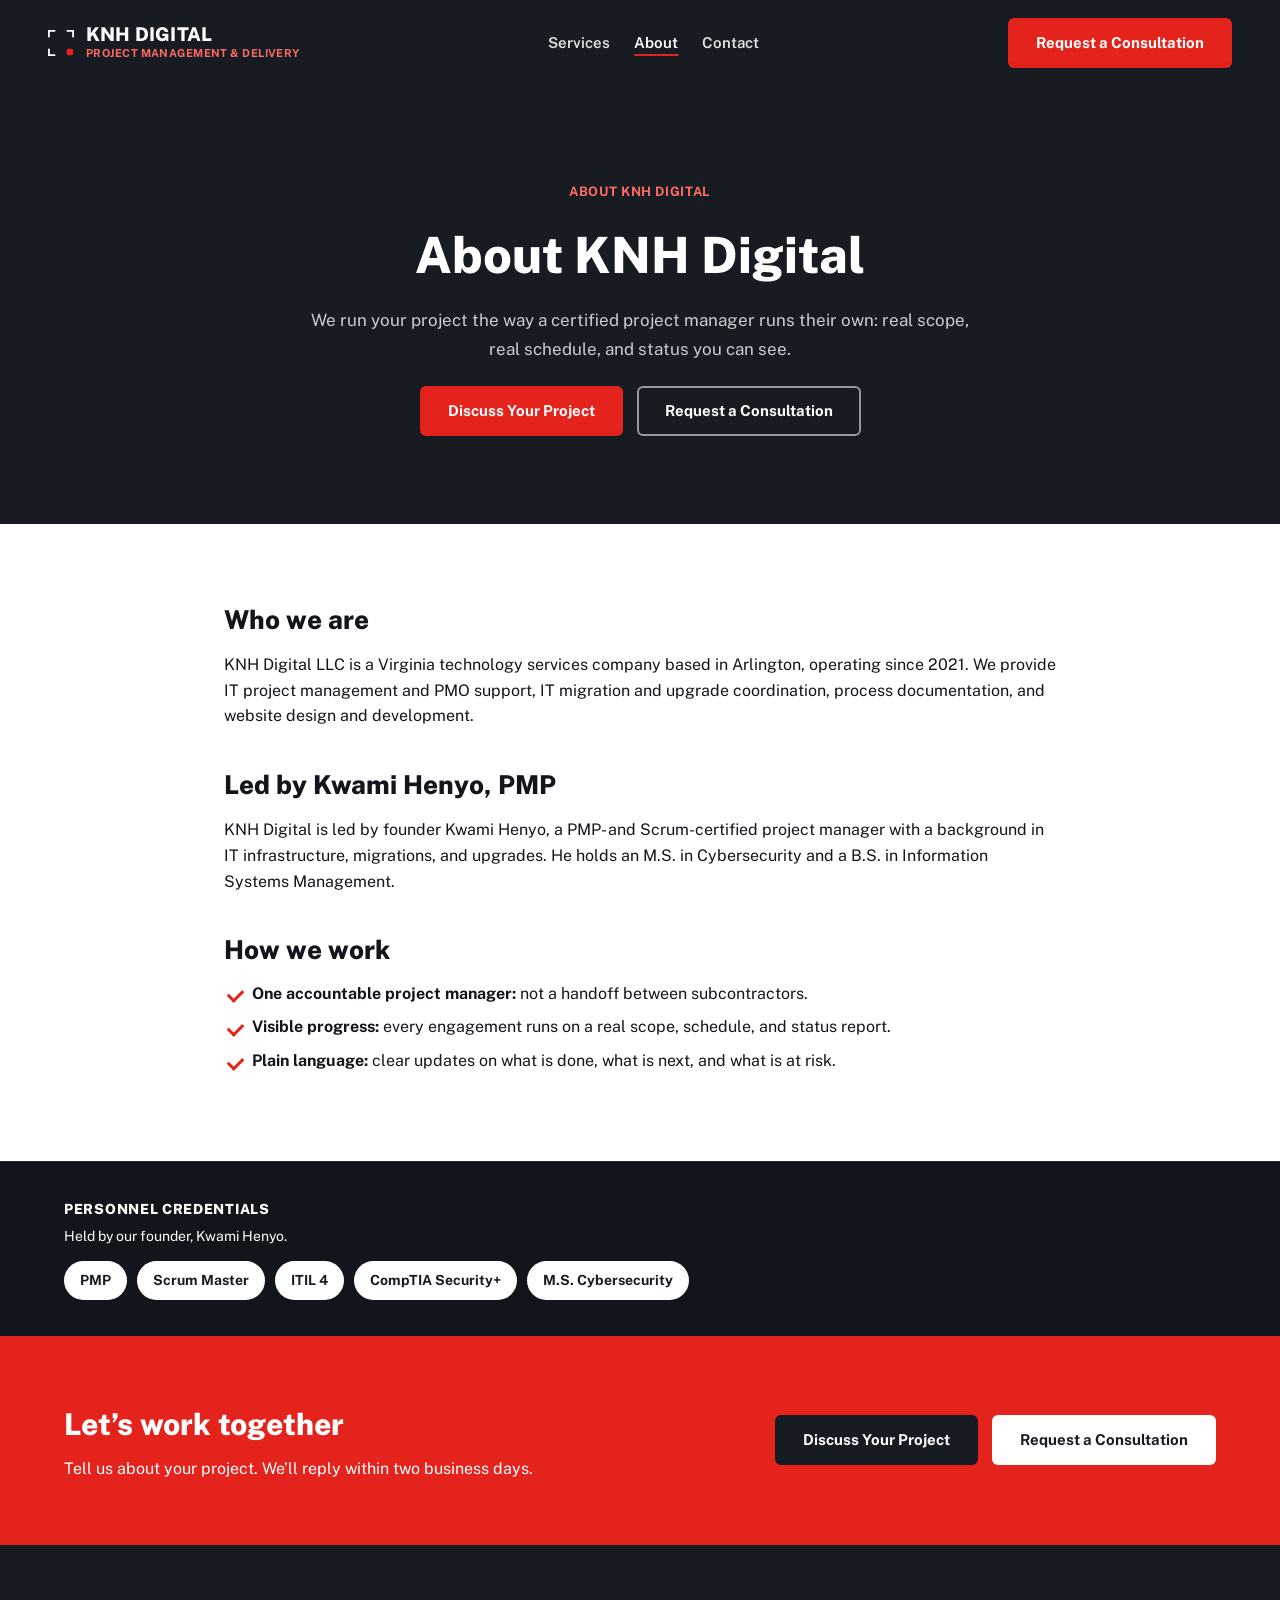
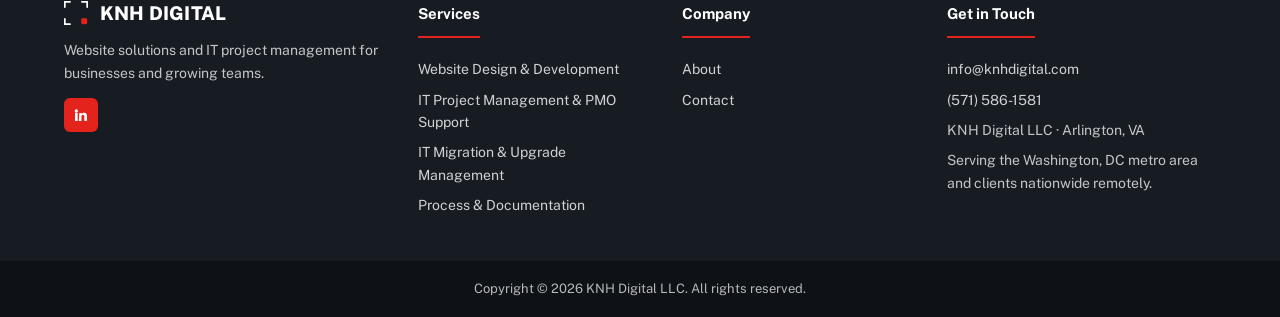
==== about.html @ 5f648369 "Add files via upload" ====
<!doctype html>
<html lang="en">
<head>
<meta charset="utf-8">
<meta name="viewport" content="width=device-width, initial-scale=1">
<title>About | KNH Digital</title>
<meta name="description" content="KNH Digital LLC is an Arlington, VA technology services company led by Kwami Henyo, PMP, providing IT project management and website services.">
<link rel="canonical" href="https://knhdigital.com/about.html">
<meta property="og:type" content="website">
<meta property="og:site_name" content="KNH Digital">
<meta property="og:url" content="https://knhdigital.com/about.html">
<meta property="og:title" content="About | KNH Digital">
<meta property="og:description" content="KNH Digital LLC is an Arlington, VA technology services company led by Kwami Henyo, PMP, providing IT project management and website services.">
<meta property="og:image" content="https://knhdigital.com/og-image.png">
<meta property="og:image:width" content="1200">
<meta property="og:image:height" content="630">
<meta name="twitter:card" content="summary_large_image">
<meta name="twitter:image" content="https://knhdigital.com/og-image.png">
<link rel="apple-touch-icon" href="/apple-touch-icon.png">
<link rel="icon" type="image/png" href="/apple-touch-icon.png">
<link rel="preconnect" href="https://fonts.googleapis.com">
<link href="https://fonts.googleapis.com/css2?family=Public+Sans:wght@400;500;600;700;800&amp;display=swap" rel="stylesheet">
<link rel="stylesheet" href="styles.css">
</head>
<body>
<a class="skip" href="#main">Skip to main content</a>
<header class="nav">
<a class="brand" href="index.html" aria-label="KNH Digital home"><svg width="26" height="26" viewBox="0 0 120 120" fill="none" aria-hidden="true" focusable="false">
<path d="M4 30 L4 4 L30 4" stroke="#FFFFFF" stroke-width="9" stroke-linecap="round" stroke-linejoin="round"/>
<path d="M116 30 L116 4 L90 4" stroke="#FFFFFF" stroke-width="9" stroke-linecap="round" stroke-linejoin="round"/>
<path d="M4 90 L4 116 L30 116" stroke="#FFFFFF" stroke-width="9" stroke-linecap="round" stroke-linejoin="round"/>
<rect x="86" y="86" width="30" height="30" rx="7" fill="#E5231D"/></svg>
<span><span class="brand-name">KNH DIGITAL</span><span class="brand-tag">PROJECT MANAGEMENT &amp; DELIVERY</span></span></a>
<nav aria-label="Main">
<button class="menu-toggle" aria-expanded="false" aria-controls="menu">Menu</button>
<ul id="menu" class="nav-links"><li class="has-menu"><a href="services.html">Services</a><ul class="submenu"><li><a href="website-design.html">Website Design &amp; Development</a></li><li><a href="it-project-management.html">IT Project Management &amp; PMO Support</a></li><li><a href="it-migration.html">IT Migration &amp; Upgrade Management</a></li><li><a href="process-documentation.html">Process &amp; Documentation</a></li></ul></li><li><a href="about.html" aria-current="page">About</a></li><li><a href="contact.html">Contact</a></li></ul>
</nav>
<div class="nav-right">
<div class="nav-phone"><span>CALL US</span><a href="tel:+15715861581">(571) 586-1581</a></div>
<a class="btn btn-accent" href="https://calendar.google.com/calendar/appointments/schedules/AcZssZ0aTAdLFMNzjC7nQGmzcZW7BBJqGs8sLh_er4D0ONBrsWXcedmAl6_Cfrn2PTjen2__XMbPl0Al" target="_blank" rel="noopener">Request a Consultation</a>
</div>
</header>
<main id="main">
<section class="hero">
<p class="eyebrow on-dark">About KNH Digital</p>
<h1>About KNH Digital</h1>
<p class="lede">We run your project the way a certified project manager runs their own: real scope, real schedule, and status you can see.</p>
<div class="cta-group"><a class="btn btn-accent" href="contact.html">Discuss Your Project</a><a class="btn btn-ghost" href="https://calendar.google.com/calendar/appointments/schedules/AcZssZ0aTAdLFMNzjC7nQGmzcZW7BBJqGs8sLh_er4D0ONBrsWXcedmAl6_Cfrn2PTjen2__XMbPl0Al" target="_blank" rel="noopener">Request a Consultation</a></div>
</section>
<section class="section narrow">
<h2>Who we are</h2>
<p>KNH Digital LLC is a Virginia technology services company based in Arlington, operating since 2021. We provide IT project management and PMO support, IT migration and upgrade coordination, process documentation, and website design and development.</p>
<h2>Led by Kwami Henyo, PMP</h2>
<p>KNH Digital is led by founder Kwami Henyo, a PMP- and Scrum-certified project manager with a background in IT infrastructure, migrations, and upgrades. He holds an M.S. in Cybersecurity and a B.S. in Information Systems Management.</p>
<h2>How we work</h2>
<ul class='checks'><li><strong>One accountable project manager:</strong> not a handoff between subcontractors.</li><li><strong>Visible progress:</strong> every engagement runs on a real scope, schedule, and status report.</li><li><strong>Plain language:</strong> clear updates on what is done, what is next, and what is at risk.</li></ul>
</section>
<section class="creds" aria-labelledby="creds-h">
<h2 id="creds-h" class="creds-label">Personnel Credentials</h2>
<p class="creds-note">Held by our founder, Kwami Henyo.</p>
<ul class="pills"><li>PMP</li><li>Scrum Master</li><li>ITIL 4</li><li>CompTIA Security+</li><li>M.S. Cybersecurity</li></ul>
</section>
<section class="cta-row">
<div><h2>Let&rsquo;s work together</h2><p>Tell us about your project. We&rsquo;ll reply within two business days.</p></div>
<div class="cta-group"><a class="btn btn-dark" href="contact.html">Discuss Your Project</a><a class="btn btn-white" href="https://calendar.google.com/calendar/appointments/schedules/AcZssZ0aTAdLFMNzjC7nQGmzcZW7BBJqGs8sLh_er4D0ONBrsWXcedmAl6_Cfrn2PTjen2__XMbPl0Al" target="_blank" rel="noopener">Request a Consultation</a></div>
</section>
</main>
<footer class="footer">
<div class="footer-grid">
<div class="f-brand">
<a class="brand" href="index.html" aria-label="KNH Digital home"><svg width="24" height="24" viewBox="0 0 120 120" fill="none" aria-hidden="true" focusable="false">
<path d="M4 30 L4 4 L30 4" stroke="#FFFFFF" stroke-width="9" stroke-linecap="round" stroke-linejoin="round"/>
<path d="M116 30 L116 4 L90 4" stroke="#FFFFFF" stroke-width="9" stroke-linecap="round" stroke-linejoin="round"/>
<path d="M4 90 L4 116 L30 116" stroke="#FFFFFF" stroke-width="9" stroke-linecap="round" stroke-linejoin="round"/>
<rect x="86" y="86" width="30" height="30" rx="7" fill="#E5231D"/></svg><span class="brand-name">KNH DIGITAL</span></a>
<p>Website solutions and IT project management for businesses and growing teams.</p>
<a class="social" href="https://www.linkedin.com/company/knhdigital" target="_blank" rel="noopener" aria-label="KNH Digital on LinkedIn">
<svg width="16" height="16" viewBox="0 0 24 24" fill="#FFFFFF" aria-hidden="true"><path d="M4.98 3.5a2.5 2.5 0 1 1 0 5 2.5 2.5 0 0 1 0-5zM3 9h4v12H3zM9.5 9H13v1.7h.06c.5-.9 1.7-1.9 3.5-1.9 3.7 0 4.4 2.4 4.4 5.6V21h-4v-6c0-1.4 0-3.3-2-3.3s-2.3 1.6-2.3 3.2V21h-4z"/></svg></a>
</div>
<div><h2 class="f-head">Services</h2><ul class="f-links"><li><a href="website-design.html">Website Design &amp; Development</a></li><li><a href="it-project-management.html">IT Project Management &amp; PMO Support</a></li><li><a href="it-migration.html">IT Migration &amp; Upgrade Management</a></li><li><a href="process-documentation.html">Process &amp; Documentation</a></li></ul></div>
<div><h2 class="f-head">Company</h2><ul class="f-links"><li><a href="about.html">About</a></li><li><a href="contact.html">Contact</a></li></ul></div>
<div><h2 class="f-head">Get in Touch</h2>
<ul class="f-links"><li><a href="mailto:info@knhdigital.com">info@knhdigital.com</a></li><li><a href="tel:+15715861581">(571) 586-1581</a></li>
<li>KNH Digital LLC &middot; Arlington, VA</li><li>Serving the Washington, DC metro area and clients nationwide remotely.</li></ul></div>
</div>
<div class="copy">Copyright &copy; 2026 KNH Digital LLC. All rights reserved.</div>
</footer>
<script>
(function(){var b=document.querySelector('.menu-toggle'),m=document.getElementById('menu');
if(b&&m){b.addEventListener('click',function(){var o=m.classList.toggle('open');b.setAttribute('aria-expanded',o?'true':'false');});}})();
</script>
</body>
</html>
---- styles.css ----
:root{--accent:#E5231D;--accent-on-dark:#FF6B63;--ink:#171B22;--ink-2:#12151B;--muted:#5B6572;--line:#E2E4E8;--soft:#F5F5F6}
*{box-sizing:border-box}
html{scroll-behavior:smooth}
body{margin:0;background:#FFFFFF;font-family:'Public Sans',system-ui,sans-serif;color:var(--ink-2);line-height:1.6}
a{color:inherit}
img{max-width:100%}
:focus-visible{outline:3px solid var(--accent-on-dark);outline-offset:2px}
.skip{position:absolute;left:-9999px;top:8px;background:#FFFFFF;color:var(--ink);padding:10px 16px;border-radius:6px;font-weight:700;z-index:100}
.skip:focus{left:8px}
.sr-only{position:absolute;width:1px;height:1px;padding:0;margin:-1px;overflow:hidden;clip:rect(0,0,0,0);white-space:nowrap;border:0}

/* buttons */
.btn{display:inline-flex;align-items:center;justify-content:center;gap:8px;padding:14px 26px;border-radius:6px;font-size:15px;font-weight:700;text-decoration:none;border:2px solid transparent;cursor:pointer;font-family:inherit;line-height:1.2;text-align:center}
.btn-accent{background:var(--accent);color:#FFFFFF}
.btn-accent:hover{background:#C81D17}
.btn-ghost{background:transparent;color:#FFFFFF;border-color:rgba(255,255,255,.55)}
.btn-ghost:hover{border-color:#FFFFFF}
.btn-outline{background:transparent;color:var(--ink);border-color:var(--ink)}
.btn-dark{background:var(--ink);color:#FFFFFF}
.btn-white{background:#FFFFFF;color:var(--ink)}
.btn-dark-outline{background:transparent;color:#FFFFFF;border-color:#FFFFFF}
.cta-group{display:flex;gap:14px;flex-wrap:wrap;justify-content:center;align-items:center}
.cta-group.left{justify-content:flex-start}

/* header */
.nav{display:flex;align-items:center;justify-content:space-between;gap:24px;padding:18px 48px;background:var(--ink);flex-wrap:nowrap;position:relative}
.brand{display:flex;align-items:center;gap:12px;text-decoration:none}
.brand>span{display:flex;flex-direction:column}
.brand-name{font-size:19px;font-weight:800;color:#FFFFFF;letter-spacing:.01em;line-height:1.1}
.brand-tag{font-size:11px;font-weight:700;color:var(--accent-on-dark);letter-spacing:.04em}
.nav-links{list-style:none;margin:0;padding:0;display:flex;gap:24px;align-items:center}
.nav-links>li{position:relative}
.nav-links a{color:rgba(255,255,255,.88);font-size:15px;font-weight:600;text-decoration:none;padding:8px 0;display:inline-block}
.nav-links a:hover,.nav-links a[aria-current="page"]{color:#FFFFFF;text-decoration:underline;text-decoration-color:var(--accent);text-underline-offset:6px;text-decoration-thickness:2px}
.submenu{list-style:none;margin:0;padding:8px 0;position:absolute;top:100%;left:-16px;min-width:290px;background:#FFFFFF;border-radius:8px;box-shadow:0 10px 30px rgba(0,0,0,.18);display:none;z-index:50}
.submenu a{color:var(--ink);display:block;padding:10px 18px;font-size:14.5px}
.submenu a:hover{background:var(--soft);color:var(--ink);text-decoration:none}
.has-menu:hover .submenu,.has-menu:focus-within .submenu{display:block}
.menu-toggle{display:none;background:transparent;color:#FFFFFF;border:2px solid rgba(255,255,255,.6);border-radius:6px;padding:8px 14px;font:inherit;font-weight:700;cursor:pointer}
.nav-right{display:flex;align-items:center;gap:18px;flex-shrink:0}
.nav .btn{white-space:nowrap}
.nav-phone{display:flex;flex-direction:column;text-align:right}
.nav-phone span{font-size:11px;font-weight:700;color:rgba(255,255,255,.7)}
.nav-phone a{font-size:14px;font-weight:700;color:#FFFFFF;text-decoration:none}

/* hero & sections */
.hero{background:var(--ink);padding:96px 64px 88px;display:flex;flex-direction:column;align-items:center;text-align:center;gap:22px}
.hero h1{margin:0;font-size:50px;line-height:1.18;font-weight:800;color:#FFFFFF;max-width:860px}
.lede{margin:0;font-size:17px;line-height:1.7;color:rgba(255,255,255,.78);max-width:680px}
.eyebrow{margin:0;font-size:13px;font-weight:700;letter-spacing:.05em;text-transform:uppercase;color:var(--accent)}
.eyebrow.on-dark{color:var(--accent-on-dark)}
.center{text-align:center}
.section{padding:80px 64px}
.section h2{font-size:32px;font-weight:800;margin:8px 0 28px;line-height:1.25}
.section.narrow{max-width:960px;margin:0 auto;width:100%}
.section.narrow h2{font-size:26px;margin:40px 0 14px}
.section.narrow h2:first-child{margin-top:0}
.section.narrow h3{font-size:18px;margin:20px 0 8px}
.section.narrow p{font-size:16px;color:var(--ink-2)}
.dark{background:var(--ink);color:#FFFFFF}
.dark h2,.dark h3{color:#FFFFFF}
.who{background:var(--soft);padding:26px 64px;text-align:center}
.who p{margin:0 auto;max-width:820px;font-size:16px;color:var(--ink-2)}

/* service cards */
.svc-grid{display:grid;grid-template-columns:repeat(2,minmax(0,1fr));gap:24px;margin-bottom:32px}
.svc-card{display:flex;flex-direction:column;gap:12px;padding:28px;background:#FFFFFF;border:1px solid var(--line);border-radius:10px}
.svc-icon{width:56px;height:56px;border-radius:10px;background:rgba(229,35,29,.1);display:flex;align-items:center;justify-content:center}
.svc-card h3{margin:0;font-size:21px;font-weight:800}
.svc-card h3 a{text-decoration:none}
.svc-card h3 a:hover{text-decoration:underline}
.svc-card .sum{margin:0;font-size:15px;color:var(--muted)}
.more{margin-top:auto;font-weight:700;color:#C81D17;text-decoration:none}
.more:hover{text-decoration:underline}

/* tiles */
.three{display:grid;grid-template-columns:repeat(3,minmax(0,1fr));gap:22px}
.tile{background:rgba(255,255,255,.06);border:1px solid rgba(255,255,255,.14);border-top:4px solid var(--accent);border-radius:8px;padding:26px}
.tile h3{margin:0 0 8px;font-size:19px}
.tile p{margin:0;color:rgba(255,255,255,.78);font-size:15px}
.why-grid{list-style:none;padding:0;margin:0;display:grid;grid-template-columns:repeat(3,minmax(0,1fr));gap:22px}
.why-grid li{padding:24px;border:1px solid var(--line);border-left:4px solid var(--accent);border-radius:8px}
.why-grid h3{margin:0 0 6px;font-size:17px}
.why-grid p{margin:0;font-size:15px;color:var(--muted)}

/* bands */
.band-light{background:var(--soft);padding:64px}
.band-inner{max-width:860px;margin:0 auto}
.band-inner h2{font-size:30px;margin:8px 0 12px}
.band-inner p{font-size:16px;margin:0 0 22px}
.creds{background:var(--ink-2);padding:36px 64px;color:#FFFFFF;border-top:1px solid rgba(255,255,255,.08)}
.creds-label{margin:0;font-size:14px;font-weight:800;text-transform:uppercase;letter-spacing:.05em}
.creds-note{margin:4px 0 14px;font-size:14px}
.pills{list-style:none;margin:0;padding:0;display:flex;flex-wrap:wrap;gap:10px}
.pills li{background:#FFFFFF;color:var(--ink);border-radius:999px;padding:8px 16px;font-size:14px;font-weight:700}
.cta-row{background:var(--accent);padding:64px;display:flex;align-items:center;justify-content:space-between;gap:32px;flex-wrap:wrap;color:#FFFFFF}
.cta-row h2{margin:0 0 8px;font-size:30px;font-weight:800}
.cta-row p{margin:0;font-size:16px}

/* content */
.checks{padding-left:0;list-style:none;margin:0 0 8px}
.checks li{position:relative;padding-left:28px;margin:8px 0;font-size:16px}
.checks li::before{content:"";position:absolute;left:4px;top:.55em;width:12px;height:7px;border-left:3px solid var(--accent);border-bottom:3px solid var(--accent);transform:rotate(-45deg)}
.cols{display:grid;grid-template-columns:repeat(2,minmax(0,1fr));gap:8px 40px}
.steps{padding-left:22px}
.steps li{margin:8px 0;font-size:16px}
.price-line{margin-top:32px;padding:16px 20px;border-left:4px solid var(--accent);background:var(--soft);font-weight:800;color:#C81D17}
.related{margin-top:28px;font-size:15px}
.related a{color:#C81D17;font-weight:600}
.note-box{display:flex;align-items:center;justify-content:space-between;gap:20px;padding:26px 30px;background:var(--soft);border-left:4px solid var(--accent);border-radius:8px;flex-wrap:wrap}
.note-box p{margin:0;flex:1;min-width:220px}
.table-wrap{overflow-x:auto}
table{border-collapse:collapse;width:100%;font-size:15px}
th,td{text-align:left;vertical-align:top;padding:12px 14px;border-bottom:1px solid var(--line)}
thead th{background:var(--ink);color:#FFFFFF}
tbody th{font-weight:700;white-space:nowrap}

/* form */
.contact-grid{display:grid;grid-template-columns:3fr 2fr;gap:48px}
.form .field{display:flex;flex-direction:column;gap:6px;margin-bottom:16px}
.form label{font-weight:700;font-size:15px}
.form input,.form select,.form textarea{font:inherit;font-size:16px;padding:12px 14px;border:1.5px solid #8A919B;border-radius:6px;background:#FFFFFF;color:var(--ink-2)}
.form input:focus,.form select:focus,.form textarea:focus{outline:3px solid rgba(229,35,29,.35);border-color:var(--accent)}
.form [aria-invalid="true"]{border-color:#B3261E}
.hp{position:absolute;left:-9999px}
.req-note{font-size:14px;color:var(--muted)}
.form-status{margin-top:12px;font-weight:700}
.contact-side{background:var(--soft);padding:28px;border-radius:10px;align-self:start}
.contact-side h2{margin-top:0!important;font-size:22px!important}

/* footer */
.footer{background:var(--ink);color:rgba(255,255,255,.75)}
.footer-grid{padding:56px 64px 36px;display:grid;grid-template-columns:1.4fr 1fr 1fr 1.2fr;gap:40px}
.f-brand p{font-size:14px;margin:14px 0}
.f-head{font-size:15px;color:#FFFFFF;margin:0 0 12px;padding-bottom:10px;border-bottom:2px solid var(--accent);display:inline-block}
.f-links{list-style:none;margin:0;padding:0}
.f-links li{margin:8px 0;font-size:14px}
.f-links a{color:rgba(255,255,255,.8);text-decoration:none}
.f-links a:hover{color:#FFFFFF;text-decoration:underline}
.f-links.light-list li{color:var(--ink-2);font-size:15px}
.f-links.light-list a{color:#C81D17}
.social{width:34px;height:34px;border-radius:6px;background:var(--accent);display:inline-flex;align-items:center;justify-content:center}
.copy{padding:18px 24px;background:#0E1116;text-align:center;font-size:13px;color:rgba(255,255,255,.7)}

@media (max-width:1360px){.nav-phone{display:none}}
@media (max-width:1100px){
.why-grid{grid-template-columns:repeat(2,minmax(0,1fr))}
.footer-grid{grid-template-columns:1fr 1fr}
}
@media (max-width:900px){
.nav{flex-wrap:wrap}
.nav,.hero,.section,.who,.band-light,.creds,.cta-row,.footer-grid{padding-left:20px;padding-right:20px}
.menu-toggle{display:inline-block;position:absolute;right:20px;top:20px}
.nav>nav{order:3;width:100%}
.nav-links{display:none;flex-direction:column;align-items:flex-start;gap:0;padding:8px 0}
.nav-links.open{display:flex}
.nav-links>li{width:100%}
.nav-links a{padding:10px 0}
.submenu{display:block;position:static;box-shadow:none;background:transparent;padding:0 0 0 14px;min-width:0}
.submenu a{color:rgba(255,255,255,.75);padding:8px 0}
.submenu a:hover{background:transparent;color:#FFFFFF}
.nav-right .btn{padding:10px 14px;font-size:14px}
.hero{padding-top:64px;padding-bottom:60px}
.hero h1{font-size:34px}
.section{padding-top:56px;padding-bottom:56px}
.section h2{font-size:26px}
.svc-grid,.three,.why-grid,.cols,.contact-grid,.footer-grid{grid-template-columns:1fr}
.cta-row h2{font-size:24px}
tbody th{white-space:normal}
}
@media (max-width:480px){
.nav-right{display:none}
.brand-tag{display:none}
}
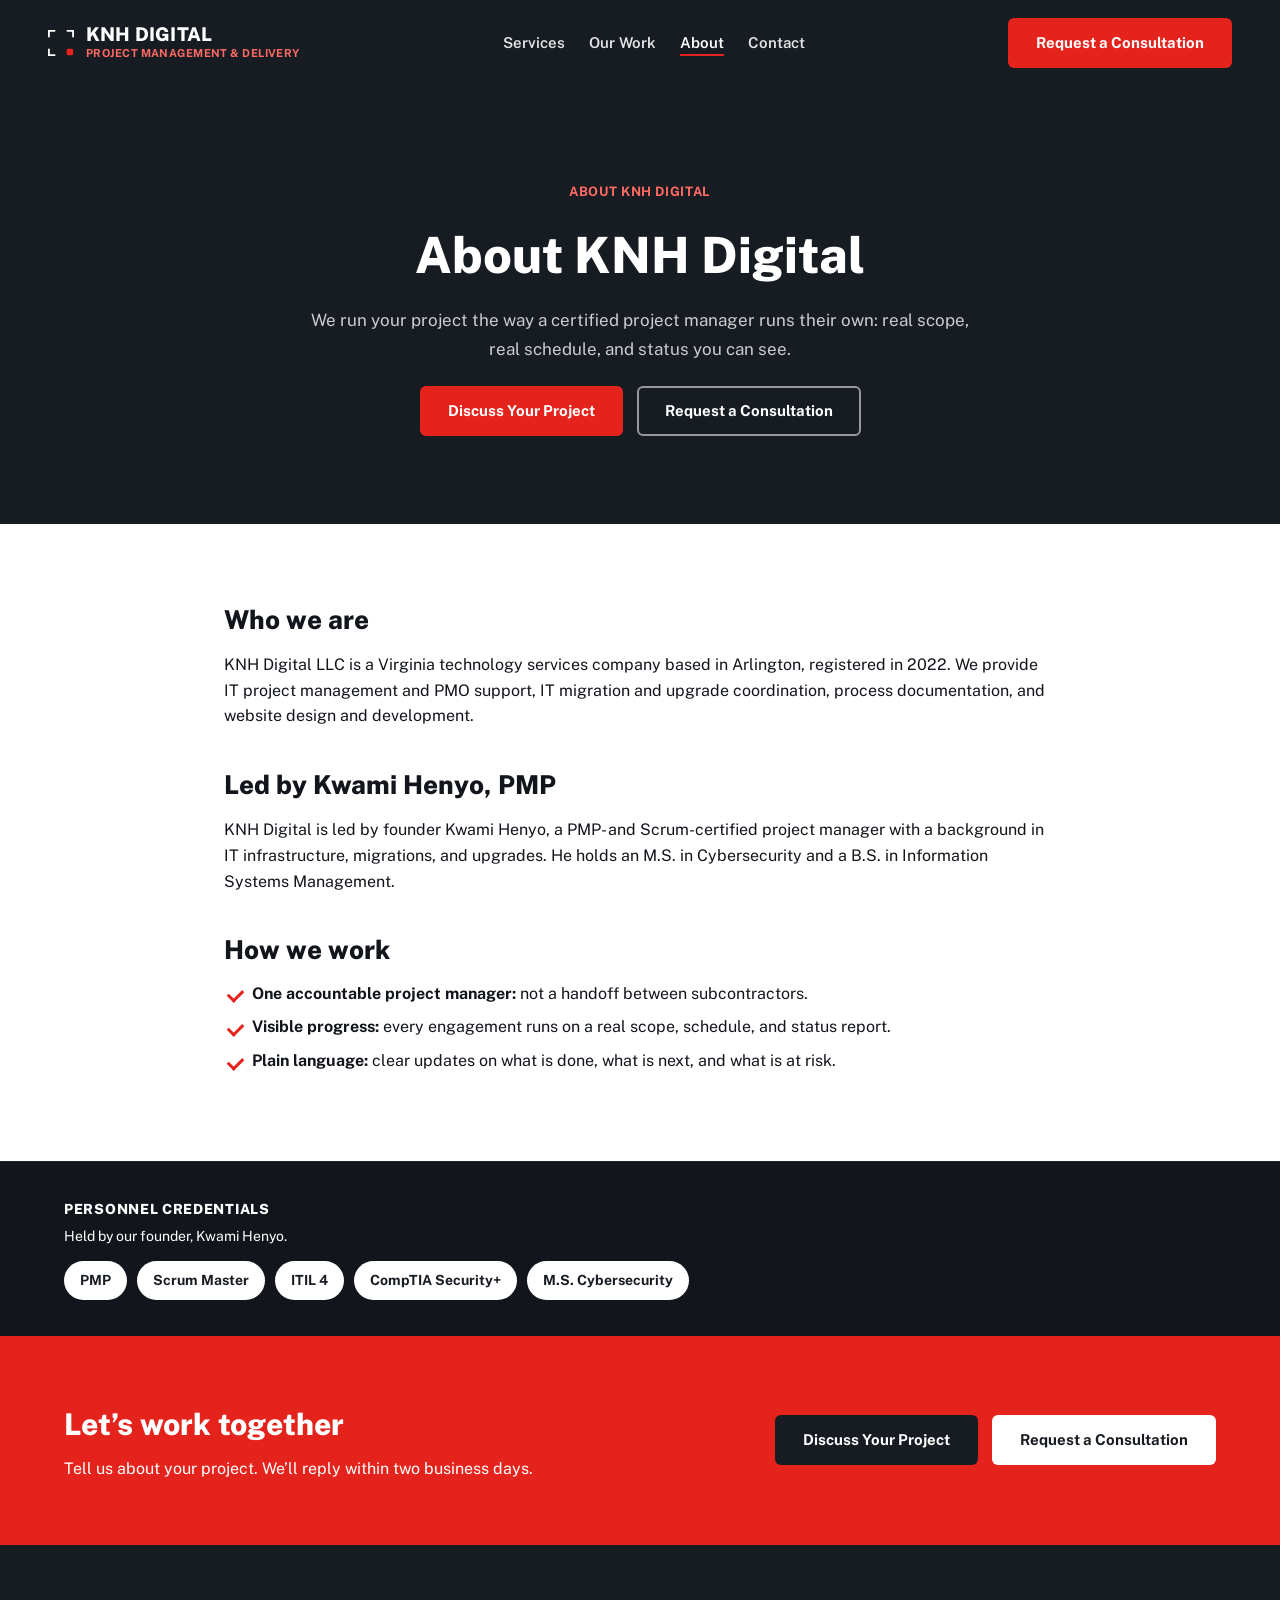
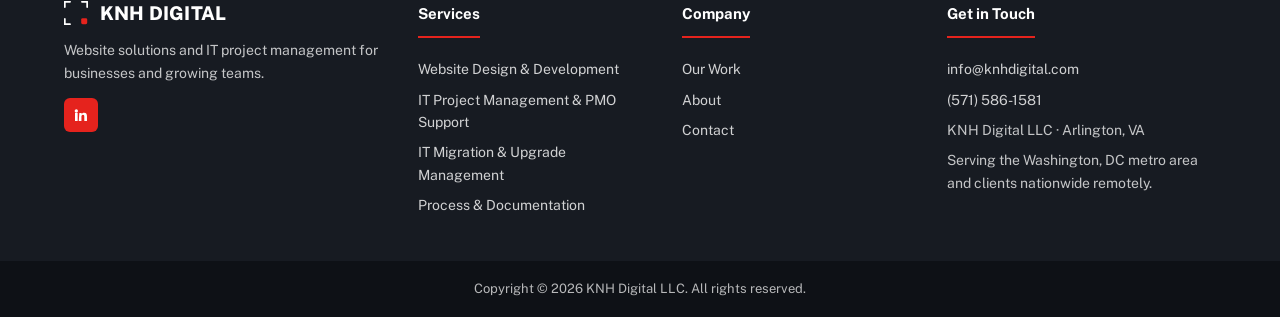
==== commit 934bdcc1: "Add files via upload" ====
--- a/about.html
+++ b/about.html
@@ -33,7 +33,7 @@
 <span><span class="brand-name">KNH DIGITAL</span><span class="brand-tag">PROJECT MANAGEMENT &amp; DELIVERY</span></span></a>
 <nav aria-label="Main">
 <button class="menu-toggle" aria-expanded="false" aria-controls="menu">Menu</button>
-<ul id="menu" class="nav-links"><li class="has-menu"><a href="services.html">Services</a><ul class="submenu"><li><a href="website-design.html">Website Design &amp; Development</a></li><li><a href="it-project-management.html">IT Project Management &amp; PMO Support</a></li><li><a href="it-migration.html">IT Migration &amp; Upgrade Management</a></li><li><a href="process-documentation.html">Process &amp; Documentation</a></li></ul></li><li><a href="about.html" aria-current="page">About</a></li><li><a href="contact.html">Contact</a></li></ul>
+<ul id="menu" class="nav-links"><li class="has-menu"><a href="services.html">Services</a><ul class="submenu"><li><a href="website-design.html">Website Design &amp; Development</a></li><li><a href="it-project-management.html">IT Project Management &amp; PMO Support</a></li><li><a href="it-migration.html">IT Migration &amp; Upgrade Management</a></li><li><a href="process-documentation.html">Process &amp; Documentation</a></li></ul></li><li><a href="work.html">Our Work</a></li><li><a href="about.html" aria-current="page">About</a></li><li><a href="contact.html">Contact</a></li></ul>
 </nav>
 <div class="nav-right">
 <div class="nav-phone"><span>CALL US</span><a href="tel:+15715861581">(571) 586-1581</a></div>
@@ -49,7 +49,7 @@
 </section>
 <section class="section narrow">
 <h2>Who we are</h2>
-<p>KNH Digital LLC is a Virginia technology services company based in Arlington, operating since 2021. We provide IT project management and PMO support, IT migration and upgrade coordination, process documentation, and website design and development.</p>
+<p>KNH Digital LLC is a Virginia technology services company based in Arlington, registered in 2022. We provide IT project management and PMO support, IT migration and upgrade coordination, process documentation, and website design and development.</p>
 <h2>Led by Kwami Henyo, PMP</h2>
 <p>KNH Digital is led by founder Kwami Henyo, a PMP- and Scrum-certified project manager with a background in IT infrastructure, migrations, and upgrades. He holds an M.S. in Cybersecurity and a B.S. in Information Systems Management.</p>
 <h2>How we work</h2>
@@ -78,7 +78,7 @@
 <svg width="16" height="16" viewBox="0 0 24 24" fill="#FFFFFF" aria-hidden="true"><path d="M4.98 3.5a2.5 2.5 0 1 1 0 5 2.5 2.5 0 0 1 0-5zM3 9h4v12H3zM9.5 9H13v1.7h.06c.5-.9 1.7-1.9 3.5-1.9 3.7 0 4.4 2.4 4.4 5.6V21h-4v-6c0-1.4 0-3.3-2-3.3s-2.3 1.6-2.3 3.2V21h-4z"/></svg></a>
 </div>
 <div><h2 class="f-head">Services</h2><ul class="f-links"><li><a href="website-design.html">Website Design &amp; Development</a></li><li><a href="it-project-management.html">IT Project Management &amp; PMO Support</a></li><li><a href="it-migration.html">IT Migration &amp; Upgrade Management</a></li><li><a href="process-documentation.html">Process &amp; Documentation</a></li></ul></div>
-<div><h2 class="f-head">Company</h2><ul class="f-links"><li><a href="about.html">About</a></li><li><a href="contact.html">Contact</a></li></ul></div>
+<div><h2 class="f-head">Company</h2><ul class="f-links"><li><a href="work.html">Our Work</a></li><li><a href="about.html">About</a></li><li><a href="contact.html">Contact</a></li></ul></div>
 <div><h2 class="f-head">Get in Touch</h2>
 <ul class="f-links"><li><a href="mailto:info@knhdigital.com">info@knhdigital.com</a></li><li><a href="tel:+15715861581">(571) 586-1581</a></li>
 <li>KNH Digital LLC &middot; Arlington, VA</li><li>Serving the Washington, DC metro area and clients nationwide remotely.</li></ul></div>
--- a/styles.css
+++ b/styles.css
@@ -172,3 +172,22 @@
 .nav-right{display:none}
 .brand-tag{display:none}
 }
+
+/* work page */
+.case{display:grid;grid-template-columns:1.1fr 1fr;gap:40px;align-items:start;margin-bottom:48px}
+.case-img img,.thumb{width:100%;height:auto;border-radius:10px;border:1px solid var(--line);display:block}
+.case-body h2{margin:6px 0 10px;font-size:30px}
+.case-body h3{font-size:18px;margin:18px 0 6px}
+.quote{margin:20px 0;padding:16px 20px;border-left:4px solid var(--accent);background:var(--soft);border-radius:6px}
+.quote p{margin:0 0 8px;font-size:17px;font-style:italic}
+.quote footer{font-size:14px;color:var(--muted)}
+.work-grid{display:grid;grid-template-columns:repeat(2,minmax(0,1fr));gap:24px;align-items:start}
+.work-grid .more{margin-top:8px}
+.work-grid .thumb{margin-bottom:6px}
+.band-soft{background:var(--soft)}
+.lede-dark{color:var(--muted);max-width:680px;margin:-12px auto 28px}
+.sample-grid{display:grid;grid-template-columns:repeat(3,minmax(0,1fr));gap:24px;align-items:start}
+.sample-grid figure{margin:0;background:#FFFFFF;border:1px solid var(--line);border-radius:10px;padding:12px}
+.sample-grid img{width:100%;height:auto;display:block;border-radius:6px}
+.sample-grid figcaption{font-size:14px;margin-top:10px;color:var(--ink-2)}
+@media (max-width:900px){.case,.work-grid,.sample-grid{grid-template-columns:1fr}.case-body h2{font-size:24px}}
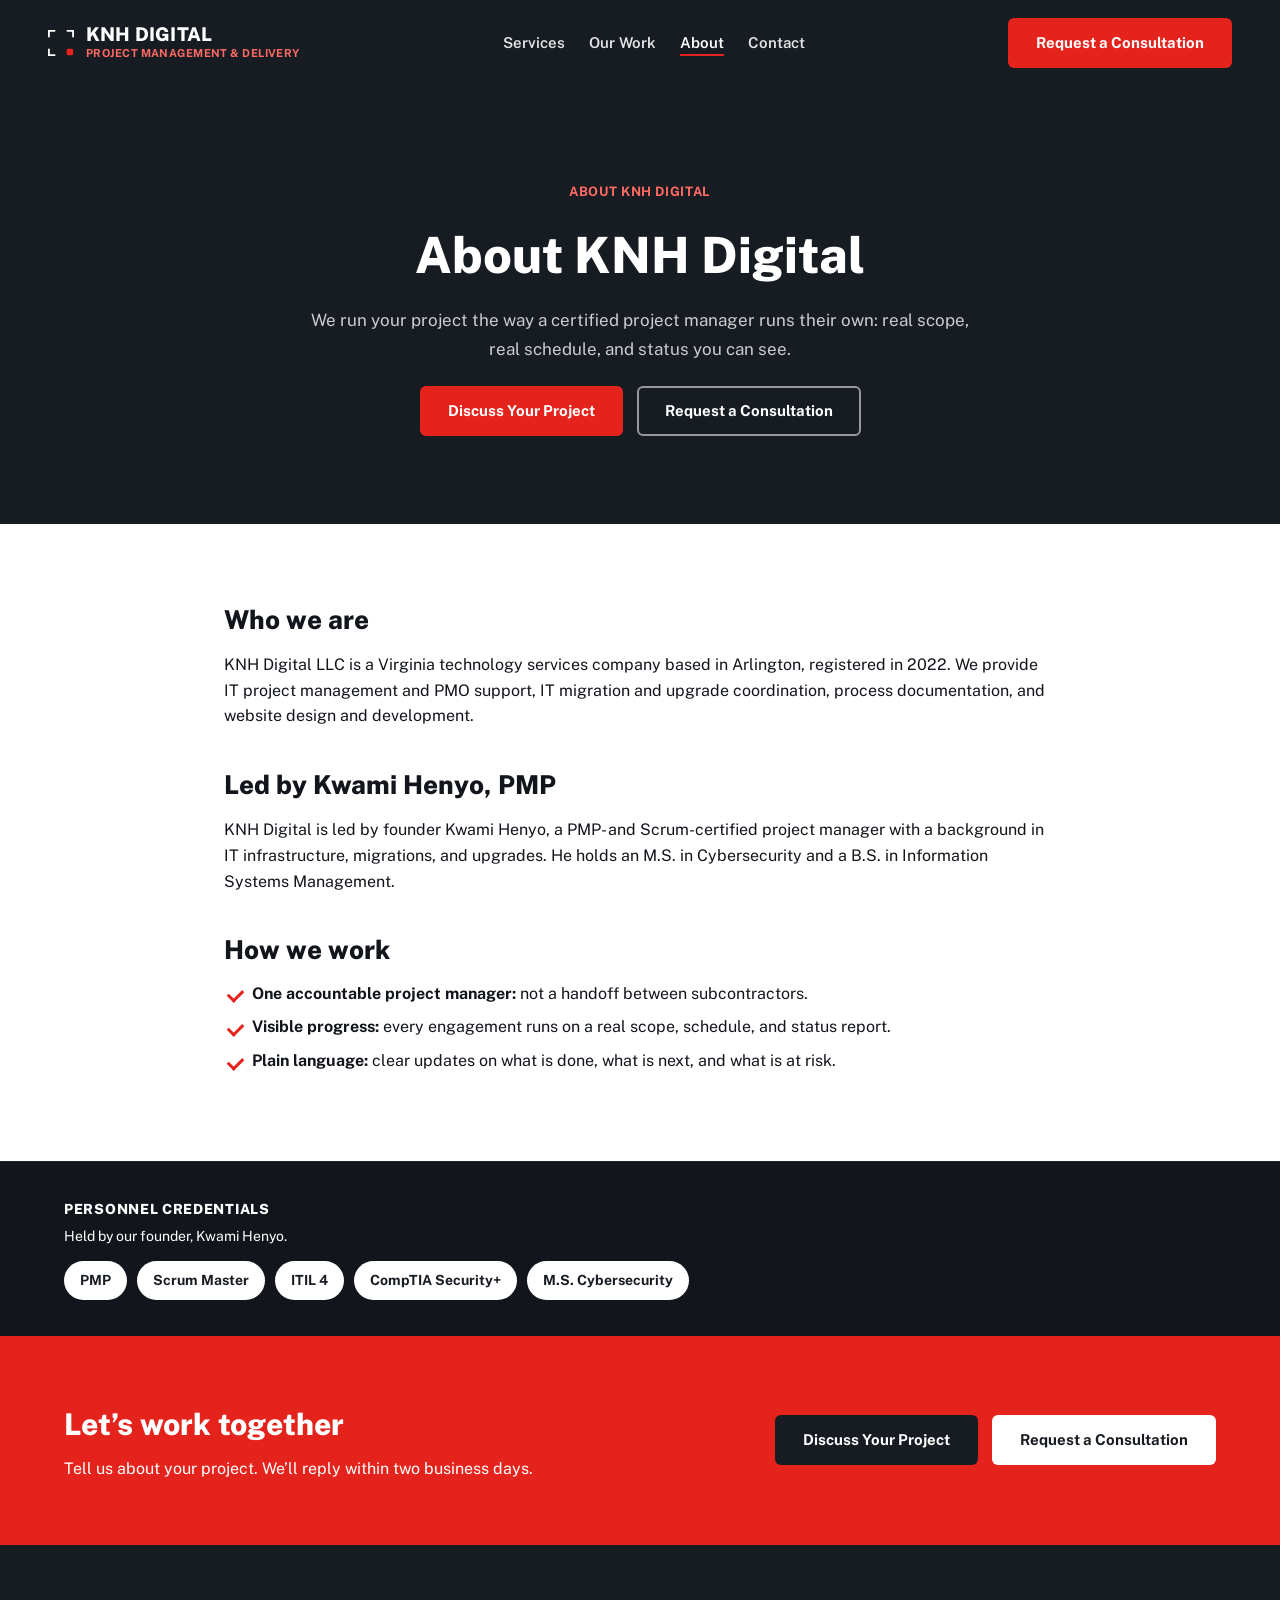
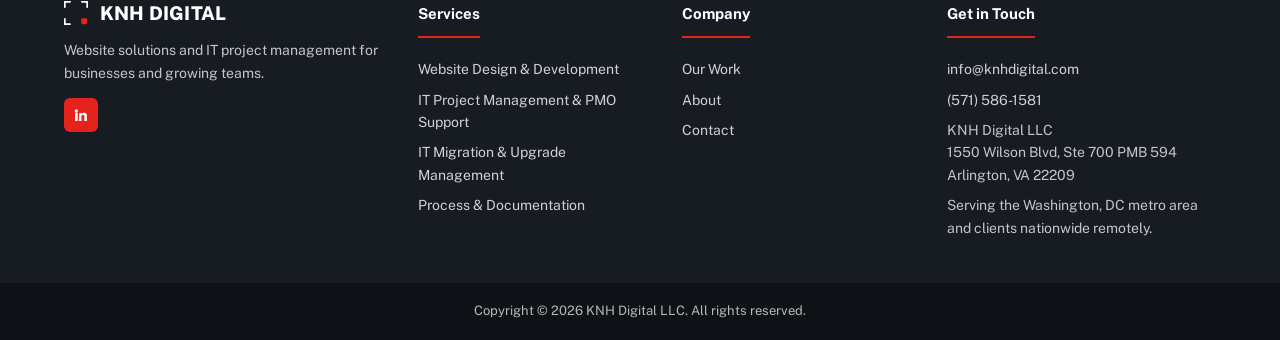
==== commit 45b67838: "Add files via upload" ====
--- a/about.html
+++ b/about.html
@@ -81,7 +81,7 @@
 <div><h2 class="f-head">Company</h2><ul class="f-links"><li><a href="work.html">Our Work</a></li><li><a href="about.html">About</a></li><li><a href="contact.html">Contact</a></li></ul></div>
 <div><h2 class="f-head">Get in Touch</h2>
 <ul class="f-links"><li><a href="mailto:info@knhdigital.com">info@knhdigital.com</a></li><li><a href="tel:+15715861581">(571) 586-1581</a></li>
-<li>KNH Digital LLC &middot; Arlington, VA</li><li>Serving the Washington, DC metro area and clients nationwide remotely.</li></ul></div>
+<li>KNH Digital LLC<br>1550 Wilson Blvd, Ste 700 PMB 594<br>Arlington, VA 22209</li><li>Serving the Washington, DC metro area and clients nationwide remotely.</li></ul></div>
 </div>
 <div class="copy">Copyright &copy; 2026 KNH Digital LLC. All rights reserved.</div>
 </footer>
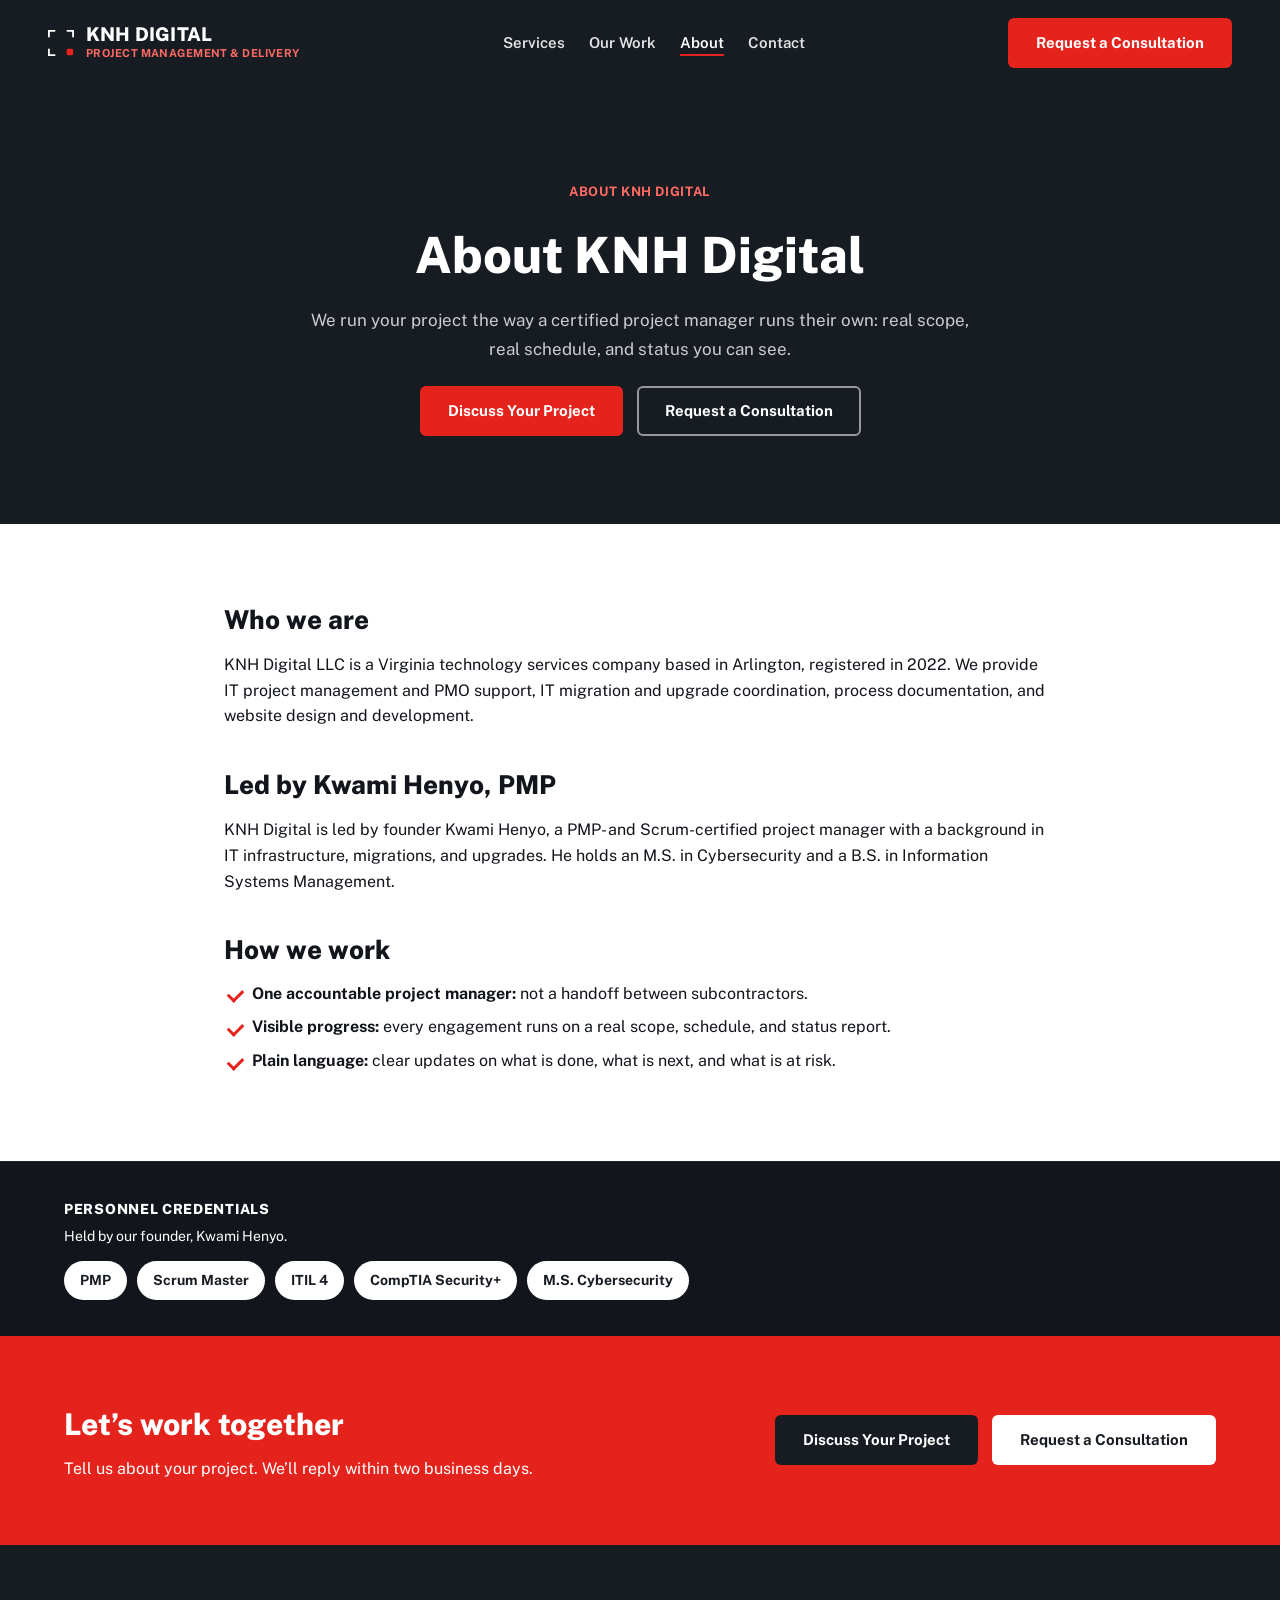
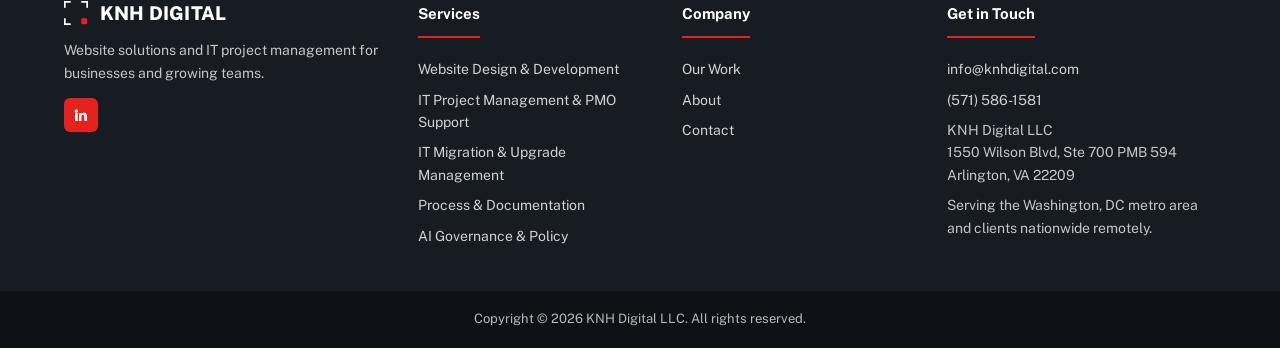
==== commit 69a92069: "Add files via upload" ====
--- a/about.html
+++ b/about.html
@@ -17,7 +17,9 @@
 <meta name="twitter:card" content="summary_large_image">
 <meta name="twitter:image" content="https://knhdigital.com/og-image.png">
 <link rel="apple-touch-icon" href="/apple-touch-icon.png">
-<link rel="icon" type="image/png" href="/apple-touch-icon.png">
+<link rel="icon" href="/favicon.ico" sizes="any">
+<link rel="icon" type="image/svg+xml" href="/favicon.svg">
+<link rel="icon" type="image/png" sizes="32x32" href="/favicon-32x32.png">
 <link rel="preconnect" href="https://fonts.googleapis.com">
 <link href="https://fonts.googleapis.com/css2?family=Public+Sans:wght@400;500;600;700;800&amp;display=swap" rel="stylesheet">
 <link rel="stylesheet" href="styles.css">
@@ -33,7 +35,7 @@
 <span><span class="brand-name">KNH DIGITAL</span><span class="brand-tag">PROJECT MANAGEMENT &amp; DELIVERY</span></span></a>
 <nav aria-label="Main">
 <button class="menu-toggle" aria-expanded="false" aria-controls="menu">Menu</button>
-<ul id="menu" class="nav-links"><li class="has-menu"><a href="services.html">Services</a><ul class="submenu"><li><a href="website-design.html">Website Design &amp; Development</a></li><li><a href="it-project-management.html">IT Project Management &amp; PMO Support</a></li><li><a href="it-migration.html">IT Migration &amp; Upgrade Management</a></li><li><a href="process-documentation.html">Process &amp; Documentation</a></li></ul></li><li><a href="work.html">Our Work</a></li><li><a href="about.html" aria-current="page">About</a></li><li><a href="contact.html">Contact</a></li></ul>
+<ul id="menu" class="nav-links"><li class="has-menu"><a href="services.html">Services</a><ul class="submenu"><li><a href="website-design.html">Website Design &amp; Development</a></li><li><a href="it-project-management.html">IT Project Management &amp; PMO Support</a></li><li><a href="it-migration.html">IT Migration &amp; Upgrade Management</a></li><li><a href="process-documentation.html">Process &amp; Documentation</a></li><li><a href="ai-governance.html">AI Governance &amp; Policy</a></li></ul></li><li><a href="work.html">Our Work</a></li><li><a href="about.html" aria-current="page">About</a></li><li><a href="contact.html">Contact</a></li></ul>
 </nav>
 <div class="nav-right">
 <div class="nav-phone"><span>CALL US</span><a href="tel:+15715861581">(571) 586-1581</a></div>
@@ -77,7 +79,7 @@
 <a class="social" href="https://www.linkedin.com/company/knhdigital" target="_blank" rel="noopener" aria-label="KNH Digital on LinkedIn">
 <svg width="16" height="16" viewBox="0 0 24 24" fill="#FFFFFF" aria-hidden="true"><path d="M4.98 3.5a2.5 2.5 0 1 1 0 5 2.5 2.5 0 0 1 0-5zM3 9h4v12H3zM9.5 9H13v1.7h.06c.5-.9 1.7-1.9 3.5-1.9 3.7 0 4.4 2.4 4.4 5.6V21h-4v-6c0-1.4 0-3.3-2-3.3s-2.3 1.6-2.3 3.2V21h-4z"/></svg></a>
 </div>
-<div><h2 class="f-head">Services</h2><ul class="f-links"><li><a href="website-design.html">Website Design &amp; Development</a></li><li><a href="it-project-management.html">IT Project Management &amp; PMO Support</a></li><li><a href="it-migration.html">IT Migration &amp; Upgrade Management</a></li><li><a href="process-documentation.html">Process &amp; Documentation</a></li></ul></div>
+<div><h2 class="f-head">Services</h2><ul class="f-links"><li><a href="website-design.html">Website Design &amp; Development</a></li><li><a href="it-project-management.html">IT Project Management &amp; PMO Support</a></li><li><a href="it-migration.html">IT Migration &amp; Upgrade Management</a></li><li><a href="process-documentation.html">Process &amp; Documentation</a></li><li><a href="ai-governance.html">AI Governance &amp; Policy</a></li></ul></div>
 <div><h2 class="f-head">Company</h2><ul class="f-links"><li><a href="work.html">Our Work</a></li><li><a href="about.html">About</a></li><li><a href="contact.html">Contact</a></li></ul></div>
 <div><h2 class="f-head">Get in Touch</h2>
 <ul class="f-links"><li><a href="mailto:info@knhdigital.com">info@knhdigital.com</a></li><li><a href="tel:+15715861581">(571) 586-1581</a></li>
--- a/styles.css
+++ b/styles.css
@@ -64,6 +64,7 @@
 
 /* service cards */
 .svc-grid{display:grid;grid-template-columns:repeat(2,minmax(0,1fr));gap:24px;margin-bottom:32px}
+.svc-grid .svc-card:last-child:nth-child(odd){grid-column:1/-1}
 .svc-card{display:flex;flex-direction:column;gap:12px;padding:28px;background:#FFFFFF;border:1px solid var(--line);border-radius:10px}
 .svc-icon{width:56px;height:56px;border-radius:10px;background:rgba(229,35,29,.1);display:flex;align-items:center;justify-content:center}
 .svc-card h3{margin:0;font-size:21px;font-weight:800}
